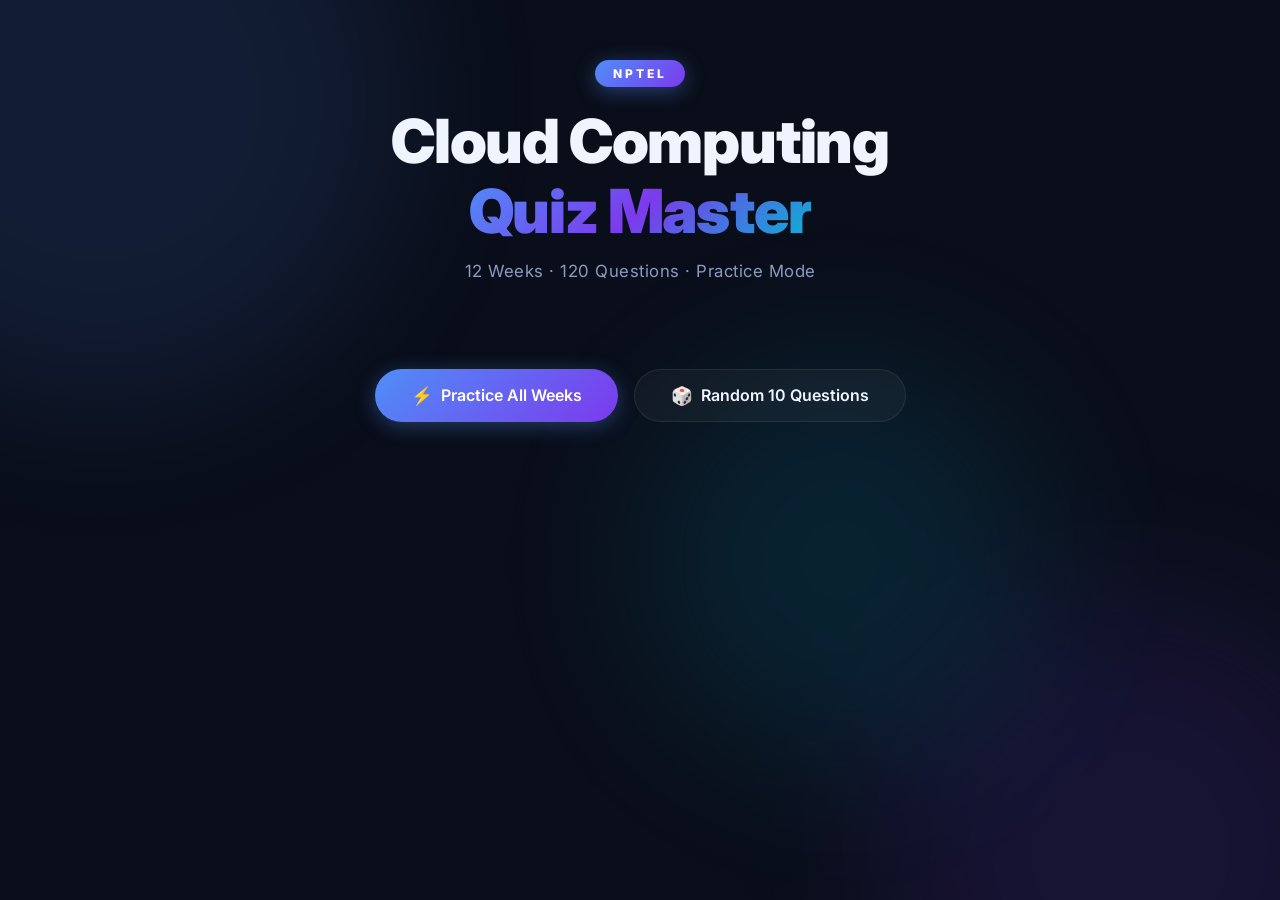
==== index.html @ 597e3e6c "Add files via upload" ====
<!DOCTYPE html>
<html lang="en">
<head>
  <meta charset="UTF-8" />
  <meta name="viewport" content="width=device-width, initial-scale=1.0" />
  <title>NPTEL Cloud Computing Quiz | All 12 Weeks</title>
  <meta name="description" content="Practice NPTEL Cloud Computing assignment questions for all 12 weeks. Test your knowledge with MCQ and MSQ questions." />
  <link rel="preconnect" href="https://fonts.googleapis.com" />
  <link rel="preconnect" href="https://fonts.gstatic.com" crossorigin />
  <link href="https://fonts.googleapis.com/css2?family=Inter:wght@300;400;500;600;700;800;900&family=JetBrains+Mono:wght@400;600&display=swap" rel="stylesheet" />
  <link rel="stylesheet" href="style.css" />
</head>
<body>
  <!-- Animated Background -->
  <div class="bg-animated">
    <div class="bg-orb orb-1"></div>
    <div class="bg-orb orb-2"></div>
    <div class="bg-orb orb-3"></div>
  </div>

  <!-- Home Screen -->
  <div id="screen-home" class="screen active">
    <header class="home-header">
      <div class="logo-badge">NPTEL</div>
      <h1 class="home-title">Cloud Computing<br /><span class="gradient-text">Quiz Master</span></h1>
      <p class="home-subtitle">12 Weeks · 120 Questions · Practice Mode</p>
    </header>

    <div class="week-grid" id="week-grid">
      <!-- Week cards injected by JS -->
    </div>

    <div class="home-actions">
      <button class="btn btn-primary btn-large" id="btn-all-weeks" onclick="startQuiz('all')">
        <span class="btn-icon">⚡</span> Practice All Weeks
      </button>
      <button class="btn btn-outline btn-large" id="btn-random" onclick="startQuiz('random')">
        <span class="btn-icon">🎲</span> Random 10 Questions
      </button>
    </div>
  </div>

  <!-- Quiz Screen -->
  <div id="screen-quiz" class="screen">
    <div class="quiz-header">
      <button class="btn-back" onclick="goHome()" id="btn-back">← Home</button>
      <div class="quiz-meta">
        <span class="quiz-label" id="quiz-label">Week 1</span>
        <span class="quiz-progress-text" id="quiz-progress-text">1 / 10</span>
      </div>
      <div class="quiz-score-badge" id="quiz-score-badge">Score: 0</div>
    </div>

    <div class="progress-bar-wrap">
      <div class="progress-bar" id="progress-bar" style="width:0%"></div>
    </div>

    <div class="quiz-body" id="quiz-body">
      <div class="question-card" id="question-card">
        <div class="question-number" id="question-number">Q1</div>
        <p class="question-text" id="question-text">Loading...</p>
        <div class="options-list" id="options-list"></div>
        <div class="question-feedback" id="question-feedback" style="display:none"></div>
      </div>
    </div>

    <div class="quiz-footer">
      <button class="btn btn-primary" id="btn-next" onclick="nextQuestion()" style="display:none">Next Question →</button>
      <button class="btn btn-primary" id="btn-finish" onclick="showResults()" style="display:none">See Results 🏆</button>
    </div>
  </div>

  <!-- Results Screen -->
  <div id="screen-results" class="screen">
    <div class="results-container">
      <div class="results-icon" id="results-icon">🏆</div>
      <h2 class="results-title" id="results-title">Quiz Complete!</h2>
      <div class="score-ring-wrap">
        <svg class="score-ring" viewBox="0 0 120 120">
          <circle class="score-ring-bg" cx="60" cy="60" r="50"/>
          <circle class="score-ring-fill" id="score-ring-fill" cx="60" cy="60" r="50" stroke-dasharray="314" stroke-dashoffset="314"/>
        </svg>
        <div class="score-ring-text">
          <span class="score-big" id="score-big">0</span>
          <span class="score-total" id="score-total">/10</span>
        </div>
      </div>
      <p class="results-msg" id="results-msg">Great effort!</p>

      <div class="results-stats" id="results-stats"></div>

      <div class="review-section" id="review-section"></div>

      <div class="results-actions">
        <button class="btn btn-primary btn-large" onclick="retryQuiz()">🔄 Retry Quiz</button>
        <button class="btn btn-outline btn-large" onclick="goHome()">🏠 Home</button>
      </div>
    </div>
  </div>

  <script src="questions.js"></script>
  <script src="app.js"></script>
</body>
</html>
---- style.css ----
/* ===== BASE RESET & TOKENS ===== */
*, *::before, *::after { box-sizing: border-box; margin: 0; padding: 0; }

:root {
  --bg: #0a0e1a;
  --bg2: #0f1628;
  --surface: rgba(255,255,255,0.04);
  --surface-hover: rgba(255,255,255,0.08);
  --border: rgba(255,255,255,0.08);
  --border-bright: rgba(99,179,237,0.35);
  --text-primary: #f0f4ff;
  --text-secondary: #8a9bc0;
  --text-muted: #4a5a7a;
  --accent: #4f8ef7;
  --accent2: #7c3aed;
  --accent3: #06b6d4;
  --success: #10b981;
  --error: #ef4444;
  --warning: #f59e0b;
  --radius: 16px;
  --radius-sm: 10px;
  --shadow: 0 8px 32px rgba(0,0,0,0.4);
  --glow: 0 0 30px rgba(79,142,247,0.2);
}

html { font-size: 16px; }
body {
  font-family: 'Inter', sans-serif;
  background: var(--bg);
  color: var(--text-primary);
  min-height: 100vh;
  overflow-x: hidden;
  position: relative;
}

/* ===== ANIMATED BACKGROUND ===== */
.bg-animated {
  position: fixed; inset: 0;
  pointer-events: none; z-index: 0;
  overflow: hidden;
}
.bg-orb {
  position: absolute;
  border-radius: 50%;
  filter: blur(80px);
  opacity: 0.12;
  animation: orb-float 12s ease-in-out infinite;
}
.orb-1 { width: 600px; height: 600px; background: #4f8ef7; top: -200px; left: -200px; animation-delay: 0s; }
.orb-2 { width: 500px; height: 500px; background: #7c3aed; bottom: -200px; right: -100px; animation-delay: -4s; }
.orb-3 { width: 400px; height: 400px; background: #06b6d4; top: 40%; left: 50%; animation-delay: -8s; }

@keyframes orb-float {
  0%, 100% { transform: translateY(0) scale(1); }
  50% { transform: translateY(-40px) scale(1.05); }
}

/* ===== SCREENS ===== */
.screen {
  display: none; position: relative; z-index: 1;
  min-height: 100vh;
  animation: fadeIn 0.4s ease;
}
.screen.active { display: block; }

@keyframes fadeIn { from { opacity: 0; transform: translateY(20px); } to { opacity: 1; transform: translateY(0); } }

/* ===== HOME SCREEN ===== */
#screen-home { padding: 40px 20px 60px; max-width: 1100px; margin: 0 auto; }

.home-header {
  text-align: center;
  margin-bottom: 48px;
  padding-top: 20px;
}

.logo-badge {
  display: inline-block;
  background: linear-gradient(135deg, var(--accent), var(--accent2));
  color: #fff;
  font-size: 12px;
  font-weight: 800;
  letter-spacing: 3px;
  padding: 6px 18px;
  border-radius: 100px;
  margin-bottom: 20px;
  text-transform: uppercase;
  box-shadow: 0 4px 20px rgba(79,142,247,0.4);
}

.home-title {
  font-size: clamp(2.2rem, 6vw, 3.8rem);
  font-weight: 900;
  line-height: 1.15;
  letter-spacing: -0.02em;
  margin-bottom: 14px;
}

.gradient-text {
  background: linear-gradient(135deg, #4f8ef7, #7c3aed, #06b6d4);
  -webkit-background-clip: text;
  -webkit-text-fill-color: transparent;
  background-clip: text;
}

.home-subtitle {
  font-size: 1.05rem;
  color: var(--text-secondary);
  font-weight: 400;
  letter-spacing: 0.5px;
}

/* ===== WEEK GRID ===== */
.week-grid {
  display: grid;
  grid-template-columns: repeat(auto-fill, minmax(200px, 1fr));
  gap: 16px;
  margin-bottom: 40px;
}

.week-card {
  background: var(--surface);
  border: 1px solid var(--border);
  border-radius: var(--radius);
  padding: 22px 18px;
  cursor: pointer;
  transition: all 0.25s cubic-bezier(0.4,0,0.2,1);
  position: relative;
  overflow: hidden;
  text-align: left;
}

.week-card::before {
  content: '';
  position: absolute; inset: 0;
  background: linear-gradient(135deg, rgba(79,142,247,0.08), rgba(124,58,237,0.08));
  opacity: 0;
  transition: opacity 0.25s;
}

.week-card:hover {
  transform: translateY(-4px);
  border-color: var(--border-bright);
  box-shadow: var(--shadow), var(--glow);
}
.week-card:hover::before { opacity: 1; }

.week-card-num {
  font-family: 'JetBrains Mono', monospace;
  font-size: 0.75rem;
  font-weight: 600;
  color: var(--accent);
  letter-spacing: 1px;
  text-transform: uppercase;
  margin-bottom: 8px;
}

.week-card-title {
  font-size: 1.05rem;
  font-weight: 700;
  color: var(--text-primary);
  margin-bottom: 4px;
}

.week-card-count {
  font-size: 0.8rem;
  color: var(--text-muted);
}

.week-card-score {
  position: absolute;
  top: 14px; right: 14px;
  width: 36px; height: 36px;
  border-radius: 50%;
  display: flex; align-items: center; justify-content: center;
  font-size: 0.7rem;
  font-weight: 700;
  border: 2px solid var(--border);
}

.week-card-score.done {
  background: linear-gradient(135deg, var(--success), #059669);
  border-color: var(--success);
  color: #fff;
}

.week-card-accent-bar {
  position: absolute;
  left: 0; top: 0; bottom: 0;
  width: 3px;
  background: linear-gradient(to bottom, var(--accent), var(--accent2));
  border-radius: 3px 0 0 3px;
}

/* ===== HOME ACTIONS ===== */
.home-actions {
  display: flex;
  gap: 16px;
  justify-content: center;
  flex-wrap: wrap;
}

/* ===== BUTTONS ===== */
.btn {
  display: inline-flex;
  align-items: center;
  gap: 8px;
  padding: 12px 26px;
  border-radius: 100px;
  border: none;
  font-family: 'Inter', sans-serif;
  font-size: 0.95rem;
  font-weight: 600;
  cursor: pointer;
  transition: all 0.2s;
  text-decoration: none;
  white-space: nowrap;
}

.btn-primary {
  background: linear-gradient(135deg, var(--accent), var(--accent2));
  color: #fff;
  box-shadow: 0 4px 20px rgba(79,142,247,0.35);
}
.btn-primary:hover {
  transform: translateY(-2px);
  box-shadow: 0 8px 28px rgba(79,142,247,0.5);
}
.btn-primary:active { transform: translateY(0); }

.btn-outline {
  background: var(--surface);
  color: var(--text-primary);
  border: 1px solid var(--border);
}
.btn-outline:hover {
  border-color: var(--accent);
  background: var(--surface-hover);
  transform: translateY(-2px);
}

.btn-large {
  padding: 15px 36px;
  font-size: 1rem;
  border-radius: 100px;
}

.btn-icon { font-size: 1.1em; }

/* ===== QUIZ HEADER ===== */
.quiz-header {
  position: sticky; top: 0;
  z-index: 100;
  display: flex;
  align-items: center;
  justify-content: space-between;
  padding: 16px 24px;
  background: rgba(10,14,26,0.85);
  backdrop-filter: blur(20px);
  border-bottom: 1px solid var(--border);
}

.btn-back {
  background: none;
  border: 1px solid var(--border);
  color: var(--text-secondary);
  font-family: 'Inter', sans-serif;
  font-size: 0.85rem;
  font-weight: 600;
  cursor: pointer;
  padding: 8px 16px;
  border-radius: 100px;
  transition: all 0.2s;
}
.btn-back:hover { border-color: var(--accent); color: var(--accent); }

.quiz-meta {
  display: flex;
  flex-direction: column;
  align-items: center;
  gap: 2px;
}

.quiz-label {
  font-size: 0.85rem;
  font-weight: 700;
  color: var(--accent);
  letter-spacing: 0.5px;
}

.quiz-progress-text {
  font-family: 'JetBrains Mono', monospace;
  font-size: 0.8rem;
  color: var(--text-muted);
}

.quiz-score-badge {
  font-weight: 700;
  font-size: 0.9rem;
  color: var(--text-primary);
  background: var(--surface);
  border: 1px solid var(--border);
  padding: 6px 16px;
  border-radius: 100px;
  transition: all 0.3s;
}

/* ===== PROGRESS BAR ===== */
.progress-bar-wrap {
  height: 3px;
  background: var(--border);
  position: relative;
  z-index: 99;
}
.progress-bar {
  height: 100%;
  background: linear-gradient(90deg, var(--accent), var(--accent2), var(--accent3));
  transition: width 0.4s cubic-bezier(0.4,0,0.2,1);
  border-radius: 2px;
}

/* ===== QUIZ BODY ===== */
.quiz-body {
  max-width: 780px;
  margin: 0 auto;
  padding: 40px 20px;
  min-height: calc(100vh - 180px);
  display: flex;
  align-items: flex-start;
}

.question-card {
  width: 100%;
  background: var(--surface);
  border: 1px solid var(--border);
  border-radius: 24px;
  padding: 36px;
  box-shadow: var(--shadow);
  animation: cardIn 0.35s cubic-bezier(0.4,0,0.2,1);
}

@keyframes cardIn {
  from { opacity: 0; transform: translateX(30px); }
  to { opacity: 1; transform: translateX(0); }
}

.question-number {
  font-family: 'JetBrains Mono', monospace;
  font-size: 0.8rem;
  font-weight: 600;
  color: var(--accent);
  letter-spacing: 2px;
  text-transform: uppercase;
  margin-bottom: 16px;
}

.question-text {
  font-size: 1.12rem;
  font-weight: 500;
  line-height: 1.7;
  color: var(--text-primary);
  margin-bottom: 28px;
}

/* ===== OPTIONS ===== */
.options-list {
  display: flex;
  flex-direction: column;
  gap: 12px;
}

.option-item {
  display: flex;
  align-items: flex-start;
  gap: 14px;
  padding: 16px 20px;
  border-radius: var(--radius-sm);
  border: 1.5px solid var(--border);
  background: rgba(255,255,255,0.02);
  cursor: pointer;
  transition: all 0.2s;
  text-align: left;
}

.option-item:hover:not(.disabled) {
  border-color: var(--accent);
  background: rgba(79,142,247,0.06);
  transform: translateX(4px);
}

.option-item.selected {
  border-color: var(--accent);
  background: rgba(79,142,247,0.1);
}

.option-item.correct {
  border-color: var(--success) !important;
  background: rgba(16,185,129,0.12) !important;
}

.option-item.wrong {
  border-color: var(--error) !important;
  background: rgba(239,68,68,0.1) !important;
}

.option-item.disabled { cursor: default; }

.option-key {
  flex-shrink: 0;
  width: 32px; height: 32px;
  border-radius: 8px;
  border: 1.5px solid var(--border);
  display: flex; align-items: center; justify-content: center;
  font-family: 'JetBrains Mono', monospace;
  font-size: 0.8rem;
  font-weight: 700;
  color: var(--text-secondary);
  transition: all 0.2s;
  flex-shrink: 0;
}

.option-item.selected .option-key {
  background: var(--accent);
  border-color: var(--accent);
  color: #fff;
}

.option-item.correct .option-key {
  background: var(--success);
  border-color: var(--success);
  color: #fff;
}

.option-item.wrong .option-key {
  background: var(--error);
  border-color: var(--error);
  color: #fff;
}

.option-text {
  font-size: 0.95rem;
  line-height: 1.6;
  color: var(--text-primary);
  padding-top: 2px;
}

.option-indicator {
  margin-left: auto;
  flex-shrink: 0;
  font-size: 1.1rem;
  padding-top: 2px;
}

/* ===== FEEDBACK ===== */
.question-feedback {
  margin-top: 20px;
  padding: 16px 20px;
  border-radius: var(--radius-sm);
  font-size: 0.9rem;
  line-height: 1.6;
  animation: fadeIn 0.3s ease;
}

.question-feedback.correct-fb {
  background: rgba(16,185,129,0.1);
  border: 1px solid rgba(16,185,129,0.3);
  color: #6ee7b7;
}

.question-feedback.wrong-fb {
  background: rgba(239,68,68,0.08);
  border: 1px solid rgba(239,68,68,0.25);
  color: #fca5a5;
}

.feedback-icon { font-size: 1.2rem; margin-right: 6px; }

/* ===== QUIZ FOOTER ===== */
.quiz-footer {
  position: sticky; bottom: 0;
  padding: 16px 24px;
  display: flex;
  justify-content: flex-end;
  background: rgba(10,14,26,0.85);
  backdrop-filter: blur(20px);
  border-top: 1px solid var(--border);
}

/* ===== RESULTS SCREEN ===== */
#screen-results {
  display: none;
  padding: 40px 20px 80px;
}
#screen-results.active { display: block; }

.results-container {
  max-width: 680px;
  margin: 0 auto;
  text-align: center;
}

.results-icon {
  font-size: 3.5rem;
  margin-bottom: 12px;
  animation: pop 0.5s cubic-bezier(0.34,1.56,0.64,1);
}

@keyframes pop {
  from { transform: scale(0); }
  to { transform: scale(1); }
}

.results-title {
  font-size: 2rem;
  font-weight: 800;
  margin-bottom: 32px;
  background: linear-gradient(135deg, var(--accent), var(--accent2));
  -webkit-background-clip: text;
  -webkit-text-fill-color: transparent;
  background-clip: text;
}

.score-ring-wrap {
  position: relative;
  width: 160px; height: 160px;
  margin: 0 auto 24px;
}

.score-ring {
  width: 100%; height: 100%;
  transform: rotate(-90deg);
}

.score-ring-bg {
  fill: none;
  stroke: var(--border);
  stroke-width: 8;
}

.score-ring-fill {
  fill: none;
  stroke: url(#gradient-ring);
  stroke-width: 8;
  stroke-linecap: round;
  transition: stroke-dashoffset 1s cubic-bezier(0.4,0,0.2,1);
}

.score-ring-text {
  position: absolute;
  inset: 0;
  display: flex;
  flex-direction: column;
  align-items: center;
  justify-content: center;
}

.score-big {
  font-size: 2.8rem;
  font-weight: 900;
  background: linear-gradient(135deg, var(--accent), var(--accent2));
  -webkit-background-clip: text;
  -webkit-text-fill-color: transparent;
  background-clip: text;
  line-height: 1;
}

.score-total {
  font-size: 0.9rem;
  color: var(--text-muted);
  font-weight: 600;
}

.results-msg {
  font-size: 1.1rem;
  color: var(--text-secondary);
  margin-bottom: 32px;
}

.results-stats {
  display: flex;
  gap: 16px;
  justify-content: center;
  flex-wrap: wrap;
  margin-bottom: 36px;
}

.stat-box {
  background: var(--surface);
  border: 1px solid var(--border);
  border-radius: var(--radius-sm);
  padding: 16px 24px;
  min-width: 120px;
}

.stat-val {
  font-size: 1.8rem;
  font-weight: 800;
  display: block;
  margin-bottom: 2px;
}

.stat-val.correct { color: var(--success); }
.stat-val.wrong { color: var(--error); }
.stat-val.pct { color: var(--accent); }

.stat-label {
  font-size: 0.75rem;
  color: var(--text-muted);
  font-weight: 600;
  text-transform: uppercase;
  letter-spacing: 1px;
}

/* ===== REVIEW SECTION ===== */
.review-section {
  text-align: left;
  margin-bottom: 36px;
}

.review-title {
  font-size: 1rem;
  font-weight: 700;
  color: var(--text-secondary);
  margin-bottom: 16px;
  text-align: center;
  text-transform: uppercase;
  letter-spacing: 1px;
}

.review-item {
  background: var(--surface);
  border: 1px solid var(--border);
  border-radius: var(--radius-sm);
  padding: 16px 20px;
  margin-bottom: 10px;
  border-left: 3px solid;
}

.review-item.correct { border-left-color: var(--success); }
.review-item.wrong { border-left-color: var(--error); }

.review-q {
  font-size: 0.875rem;
  line-height: 1.5;
  color: var(--text-secondary);
  margin-bottom: 8px;
}

.review-answer {
  font-size: 0.8rem;
  font-weight: 600;
}

.review-answer .your-ans { color: var(--error); }
.review-answer .correct-ans { color: var(--success); }
.review-answer .your-correct { color: var(--success); }

.results-actions {
  display: flex;
  gap: 16px;
  justify-content: center;
  flex-wrap: wrap;
}

/* ===== SVG GRADIENT ===== */
svg defs { position: absolute; }

/* ===== RESPONSIVE ===== */
@media (max-width: 600px) {
  .question-card { padding: 24px 18px; }
  .quiz-header { padding: 12px 16px; }
  .quiz-body { padding: 24px 14px; }
  .quiz-footer { padding: 12px 16px; }
  .home-actions { flex-direction: column; align-items: center; }
  .week-grid { grid-template-columns: repeat(auto-fill, minmax(160px, 1fr)); gap: 12px; }
  .results-stats { gap: 10px; }
  .stat-box { padding: 12px 16px; min-width: 100px; }
}

/* ===== SCROLLBAR ===== */
::-webkit-scrollbar { width: 6px; }
::-webkit-scrollbar-track { background: transparent; }
::-webkit-scrollbar-thumb { background: var(--border); border-radius: 3px; }
::-webkit-scrollbar-thumb:hover { background: var(--text-muted); }

/* ===== SELECTION ===== */
::selection { background: rgba(79,142,247,0.3); color: var(--text-primary); }
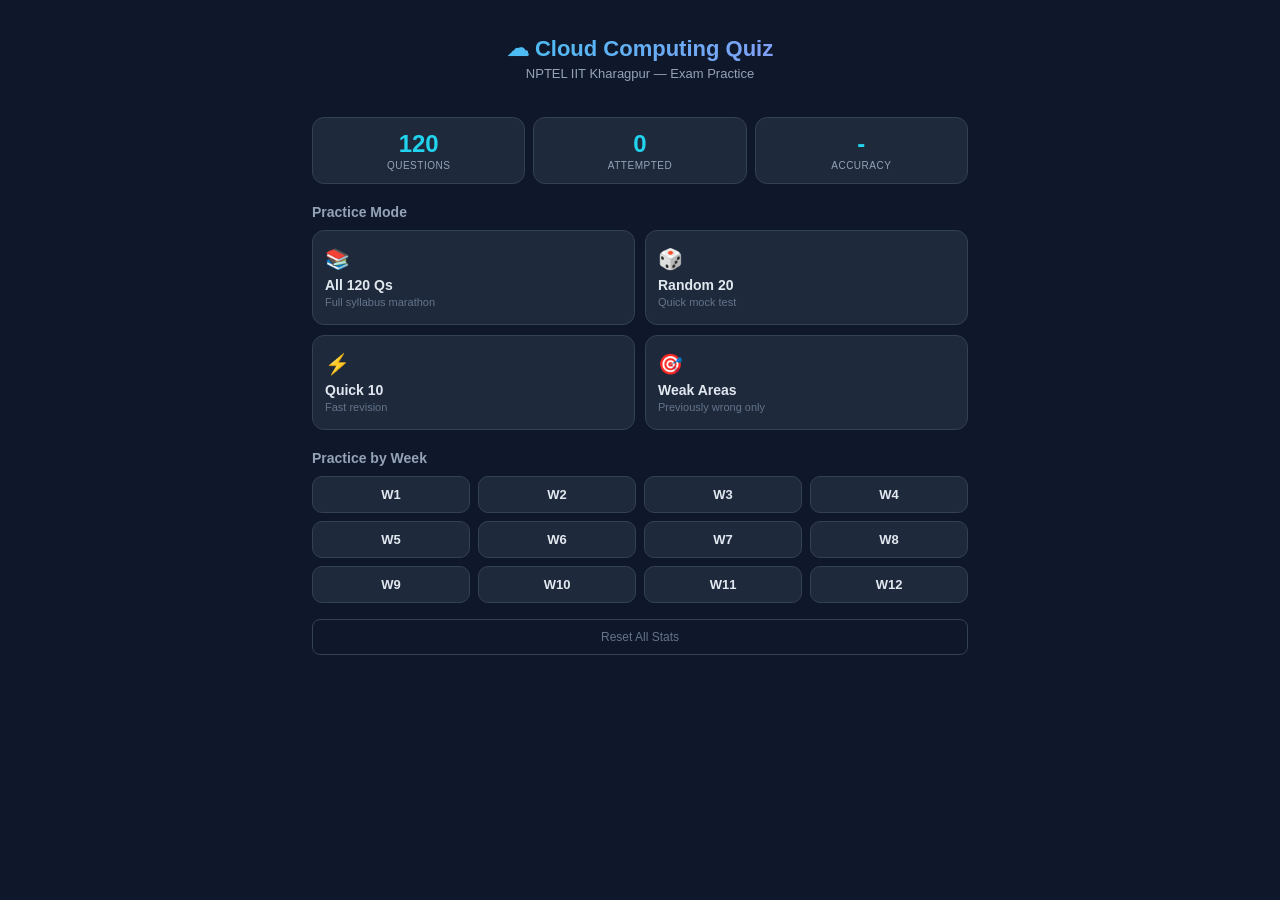
==== commit c5a82613: "Add files via upload" ====
--- a/index.html
+++ b/index.html
@@ -1,104 +1,633 @@
 <!DOCTYPE html>
 <html lang="en">
 <head>
-  <meta charset="UTF-8" />
-  <meta name="viewport" content="width=device-width, initial-scale=1.0" />
-  <title>NPTEL Cloud Computing Quiz | All 12 Weeks</title>
-  <meta name="description" content="Practice NPTEL Cloud Computing assignment questions for all 12 weeks. Test your knowledge with MCQ and MSQ questions." />
-  <link rel="preconnect" href="https://fonts.googleapis.com" />
-  <link rel="preconnect" href="https://fonts.gstatic.com" crossorigin />
-  <link href="https://fonts.googleapis.com/css2?family=Inter:wght@300;400;500;600;700;800;900&family=JetBrains+Mono:wght@400;600&display=swap" rel="stylesheet" />
-  <link rel="stylesheet" href="style.css" />
+  <meta charset="UTF-8">
+  <meta name="viewport" content="width=device-width, initial-scale=1.0, maximum-scale=1.0, user-scalable=no">
+  <title>NPTEL Cloud Computing Quiz</title>
+  <style>
+    /* ====== RESET & BASE ====== */
+    * { margin: 0; padding: 0; box-sizing: border-box; }
+    body {
+      font-family: -apple-system, BlinkMacSystemFont, 'Segoe UI', Roboto, sans-serif;
+      background: #0f172a;
+      color: #e2e8f0;
+      min-height: 100vh;
+      -webkit-tap-highlight-color: transparent;
+    }
+    .app { max-width: 680px; margin: 0 auto; padding: 12px; padding-bottom: 80px; }
+
+    /* ====== HEADER ====== */
+    .header { text-align: center; padding: 24px 12px 20px; }
+    .header h1 {
+      font-size: 22px; font-weight: 800;
+      background: linear-gradient(135deg, #22d3ee, #a78bfa);
+      -webkit-background-clip: text; -webkit-text-fill-color: transparent;
+      background-clip: text;
+    }
+    .header p { color: #94a3b8; font-size: 13px; margin-top: 4px; }
+
+    /* ====== STATS ====== */
+    .stats { display: flex; gap: 8px; margin: 16px 0; }
+    .stat-box {
+      flex: 1; background: #1e293b; border: 1px solid #334155;
+      border-radius: 12px; padding: 12px 8px; text-align: center;
+    }
+    .stat-box .num { font-size: 24px; font-weight: 800; color: #22d3ee; }
+    .stat-box .lbl { font-size: 10px; color: #94a3b8; text-transform: uppercase; letter-spacing: 0.5px; margin-top: 2px; }
+
+    /* ====== BUTTONS ====== */
+    .section-title { font-size: 14px; color: #94a3b8; margin: 20px 0 10px; font-weight: 600; }
+    .grid2 { display: grid; grid-template-columns: 1fr 1fr; gap: 10px; }
+    .grid4 { display: grid; grid-template-columns: repeat(4, 1fr); gap: 8px; }
+    .mbtn {
+      background: #1e293b; border: 1.5px solid #334155; border-radius: 12px;
+      padding: 16px 12px; color: #e2e8f0; font-size: 14px; font-weight: 700;
+      cursor: pointer; text-align: left; transition: all 0.15s;
+    }
+    .mbtn:hover { border-color: #22d3ee; background: #1a2332; }
+    .mbtn:active { transform: scale(0.97); }
+    .mbtn .ic { font-size: 20px; display: block; margin-bottom: 6px; }
+    .mbtn .ds { font-size: 11px; font-weight: 400; color: #64748b; display: block; margin-top: 3px; }
+    .wbtn {
+      background: #1e293b; border: 1.5px solid #334155; border-radius: 10px;
+      padding: 10px 4px; color: #e2e8f0; font-size: 13px; font-weight: 700;
+      cursor: pointer; text-align: center; transition: all 0.15s;
+    }
+    .wbtn:hover { border-color: #22d3ee; color: #22d3ee; }
+    .wbtn:active { transform: scale(0.95); }
+
+    /* ====== SCREENS ====== */
+    .screen { display: none; }
+    .screen.active { display: block; }
+
+    /* ====== PROGRESS ====== */
+    .pbar-wrap {
+      position: sticky; top: 0; z-index: 50;
+      background: #0f172a; padding: 10px 0 6px;
+    }
+    .pbar-bg { height: 4px; background: #334155; border-radius: 4px; overflow: hidden; }
+    .pbar-fill {
+      height: 100%; border-radius: 4px;
+      background: linear-gradient(90deg, #22d3ee, #a78bfa);
+      transition: width 0.3s ease;
+    }
+    .pbar-info { display: flex; justify-content: space-between; align-items: center; margin-top: 6px; }
+    .pbar-info span { font-size: 12px; color: #94a3b8; }
+    .exit-btn {
+      background: none; border: 1px solid #334155; color: #94a3b8;
+      padding: 4px 12px; border-radius: 6px; font-size: 12px; cursor: pointer;
+    }
+
+    /* ====== QUESTION CARD ====== */
+    .qcard {
+      background: #1e293b; border: 1px solid #334155; border-radius: 14px;
+      padding: 20px 16px; margin-bottom: 12px;
+      animation: slideUp 0.3s ease;
+    }
+    @keyframes slideUp {
+      from { opacity: 0; transform: translateY(12px); }
+      to { opacity: 1; transform: translateY(0); }
+    }
+    .qtag {
+      display: inline-block; font-size: 11px; font-weight: 700;
+      color: #22d3ee; background: rgba(34,211,238,0.1);
+      padding: 2px 10px; border-radius: 20px; margin-bottom: 10px;
+    }
+    .qtxt { font-size: 15px; line-height: 1.55; margin-bottom: 16px; font-weight: 500; }
+
+    /* ====== OPTIONS ====== */
+    .opts { display: flex; flex-direction: column; gap: 8px; }
+    .opt {
+      background: #0f172a; border: 1.5px solid #334155; border-radius: 10px;
+      padding: 12px 14px; color: #e2e8f0; font-size: 14px; line-height: 1.45;
+      cursor: pointer; transition: all 0.15s; text-align: left;
+      display: flex; align-items: flex-start; gap: 10px;
+    }
+    .opt:hover:not(.done) { border-color: #22d3ee; background: #1a2332; }
+    .opt:active:not(.done) { transform: scale(0.98); }
+    .opt .letter {
+      min-width: 26px; height: 26px; border-radius: 7px;
+      background: #334155; display: flex; align-items: center;
+      justify-content: center; font-size: 12px; font-weight: 800;
+      flex-shrink: 0; transition: all 0.15s;
+    }
+    .opt.right { border-color: #34d399; background: rgba(34,211,153,0.08); }
+    .opt.right .letter { background: #34d399; color: #0f172a; }
+    .opt.fail { border-color: #f87171; background: rgba(248,113,113,0.08); }
+    .opt.fail .letter { background: #f87171; color: #0f172a; }
+    .opt.done { cursor: default; opacity: 0.65; }
+    .opt.right.done { opacity: 1; }
+
+    /* ====== EXPLANATION ====== */
+    .expl {
+      margin-top: 14px; padding: 14px;
+      background: rgba(167,139,250,0.06);
+      border-left: 3px solid #a78bfa;
+      border-radius: 0 8px 8px 0;
+      font-size: 13px; line-height: 1.55; color: #94a3b8;
+      animation: slideUp 0.25s ease;
+    }
+    .expl b { color: #a78bfa; }
+
+    /* ====== NEXT BTN ====== */
+    .nxt-btn {
+      display: none; width: 100%; padding: 14px; margin-top: 14px;
+      background: linear-gradient(135deg, #22d3ee, #a78bfa);
+      border: none; border-radius: 12px; color: #0f172a;
+      font-size: 15px; font-weight: 700; cursor: pointer;
+    }
+    .nxt-btn:active { transform: scale(0.97); opacity: 0.9; }
+    .nxt-btn.show { display: block; }
+
+    /* ====== RESULTS ====== */
+    .rcard {
+      background: #1e293b; border: 1px solid #334155;
+      border-radius: 16px; padding: 30px 20px; text-align: center; margin: 20px 0;
+    }
+    .circle {
+      width: 120px; height: 120px; border-radius: 50%;
+      border: 4px solid #334155; display: flex; flex-direction: column;
+      align-items: center; justify-content: center; margin: 0 auto 16px;
+    }
+    .circle.g { border-color: #34d399; }
+    .circle.m { border-color: #fbbf24; }
+    .circle.b { border-color: #f87171; }
+    .circle .big { font-size: 32px; font-weight: 800; }
+    .circle .sm { font-size: 11px; color: #94a3b8; }
+    .rcard h2 { font-size: 18px; margin-bottom: 4px; }
+    .rcard p { color: #94a3b8; font-size: 14px; }
+    .rbtns { display: flex; gap: 10px; margin-top: 16px; }
+    .rbtns button {
+      flex: 1; padding: 12px; border-radius: 10px;
+      font-size: 14px; font-weight: 600; cursor: pointer;
+    }
+    .rbtns button:active { transform: scale(0.97); }
+    .rbtn1 { background: #1e293b; border: 1.5px solid #334155; color: #e2e8f0; }
+    .rbtn2 { background: linear-gradient(135deg,#22d3ee,#a78bfa); border: none; color: #0f172a; }
+    .rev { margin-top: 20px; }
+    .rev h3 { font-size: 14px; color: #f87171; margin-bottom: 10px; }
+    .rev-item {
+      background: #1e293b; border: 1px solid #334155;
+      border-radius: 10px; padding: 14px; margin-bottom: 8px; text-align: left;
+    }
+    .rev-item .rq { font-size: 13px; margin-bottom: 6px; line-height: 1.4; }
+    .rev-item .ry { font-size: 12px; color: #f87171; margin-bottom: 2px; }
+    .rev-item .rc { font-size: 12px; color: #34d399; }
+    .reset-btn {
+      background: none; border: 1px solid #334155; color: #64748b;
+      padding: 10px; border-radius: 8px; font-size: 12px;
+      width: 100%; margin-top: 16px; cursor: pointer;
+    }
+
+    /* ====== RESPONSIVE ====== */
+    @media (max-width: 420px) {
+      .grid2 { grid-template-columns: 1fr; }
+      .grid4 { grid-template-columns: repeat(3, 1fr); }
+      .qtxt { font-size: 14px; }
+    }
+  </style>
 </head>
 <body>
-  <!-- Animated Background -->
-  <div class="bg-animated">
-    <div class="bg-orb orb-1"></div>
-    <div class="bg-orb orb-2"></div>
-    <div class="bg-orb orb-3"></div>
+
+<div class="app">
+
+  <!-- ========== HOME SCREEN ========== -->
+  <div class="screen active" id="home">
+    <div class="header">
+      <h1>&#9729; Cloud Computing Quiz</h1>
+      <p>NPTEL IIT Kharagpur &mdash; Exam Practice</p>
+    </div>
+
+    <div class="stats">
+      <div class="stat-box"><div class="num">120</div><div class="lbl">Questions</div></div>
+      <div class="stat-box"><div class="num" id="sA">0</div><div class="lbl">Attempted</div></div>
+      <div class="stat-box"><div class="num" id="sP">-</div><div class="lbl">Accuracy</div></div>
+    </div>
+
+    <div class="section-title">Practice Mode</div>
+    <div class="grid2">
+      <button class="mbtn" onclick="go('all')"><span class="ic">&#128218;</span>All 120 Qs<span class="ds">Full syllabus marathon</span></button>
+      <button class="mbtn" onclick="go('r20')"><span class="ic">&#127922;</span>Random 20<span class="ds">Quick mock test</span></button>
+      <button class="mbtn" onclick="go('r10')"><span class="ic">&#9889;</span>Quick 10<span class="ds">Fast revision</span></button>
+      <button class="mbtn" onclick="go('weak')"><span class="ic">&#127919;</span>Weak Areas<span class="ds">Previously wrong only</span></button>
+    </div>
+
+    <div class="section-title">Practice by Week</div>
+    <div class="grid4" id="wg"></div>
+
+    <button class="reset-btn" onclick="resetStats()">Reset All Stats</button>
   </div>
 
-  <!-- Home Screen -->
-  <div id="screen-home" class="screen active">
-    <header class="home-header">
-      <div class="logo-badge">NPTEL</div>
-      <h1 class="home-title">Cloud Computing<br /><span class="gradient-text">Quiz Master</span></h1>
-      <p class="home-subtitle">12 Weeks · 120 Questions · Practice Mode</p>
-    </header>
-
-    <div class="week-grid" id="week-grid">
-      <!-- Week cards injected by JS -->
-    </div>
-
-    <div class="home-actions">
-      <button class="btn btn-primary btn-large" id="btn-all-weeks" onclick="startQuiz('all')">
-        <span class="btn-icon">⚡</span> Practice All Weeks
-      </button>
-      <button class="btn btn-outline btn-large" id="btn-random" onclick="startQuiz('random')">
-        <span class="btn-icon">🎲</span> Random 10 Questions
-      </button>
-    </div>
-  </div>
-
-  <!-- Quiz Screen -->
-  <div id="screen-quiz" class="screen">
-    <div class="quiz-header">
-      <button class="btn-back" onclick="goHome()" id="btn-back">← Home</button>
-      <div class="quiz-meta">
-        <span class="quiz-label" id="quiz-label">Week 1</span>
-        <span class="quiz-progress-text" id="quiz-progress-text">1 / 10</span>
-      </div>
-      <div class="quiz-score-badge" id="quiz-score-badge">Score: 0</div>
-    </div>
-
-    <div class="progress-bar-wrap">
-      <div class="progress-bar" id="progress-bar" style="width:0%"></div>
-    </div>
-
-    <div class="quiz-body" id="quiz-body">
-      <div class="question-card" id="question-card">
-        <div class="question-number" id="question-number">Q1</div>
-        <p class="question-text" id="question-text">Loading...</p>
-        <div class="options-list" id="options-list"></div>
-        <div class="question-feedback" id="question-feedback" style="display:none"></div>
+  <!-- ========== QUIZ SCREEN ========== -->
+  <div class="screen" id="quiz">
+    <div class="pbar-wrap">
+      <div class="pbar-bg"><div class="pbar-fill" id="pf"></div></div>
+      <div class="pbar-info">
+        <button class="exit-btn" onclick="exitQuiz()">&#8592; Exit</button>
+        <span id="pn">1/10</span>
+        <span id="ps">Score: 0</span>
       </div>
     </div>
-
-    <div class="quiz-footer">
-      <button class="btn btn-primary" id="btn-next" onclick="nextQuestion()" style="display:none">Next Question →</button>
-      <button class="btn btn-primary" id="btn-finish" onclick="showResults()" style="display:none">See Results 🏆</button>
+    <div id="qa"></div>
+    <button class="nxt-btn" id="nb" onclick="nxt()">Next Question &#8594;</button>
+  </div>
+
+  <!-- ========== RESULTS SCREEN ========== -->
+  <div class="screen" id="result">
+    <div class="rcard">
+      <div class="circle" id="rc"><div class="big" id="rf">0%</div><div class="sm">Score</div></div>
+      <h2 id="rt">Great!</h2>
+      <p id="rm">Keep going</p>
     </div>
+    <div class="rbtns">
+      <button class="rbtn1" onclick="goHome()">&#127968; Home</button>
+      <button class="rbtn2" onclick="retry()">&#128260; Retry</button>
+    </div>
+    <div class="rev" id="rv"></div>
   </div>
 
-  <!-- Results Screen -->
-  <div id="screen-results" class="screen">
-    <div class="results-container">
-      <div class="results-icon" id="results-icon">🏆</div>
-      <h2 class="results-title" id="results-title">Quiz Complete!</h2>
-      <div class="score-ring-wrap">
-        <svg class="score-ring" viewBox="0 0 120 120">
-          <circle class="score-ring-bg" cx="60" cy="60" r="50"/>
-          <circle class="score-ring-fill" id="score-ring-fill" cx="60" cy="60" r="50" stroke-dasharray="314" stroke-dashoffset="314"/>
-        </svg>
-        <div class="score-ring-text">
-          <span class="score-big" id="score-big">0</span>
-          <span class="score-total" id="score-total">/10</span>
-        </div>
-      </div>
-      <p class="results-msg" id="results-msg">Great effort!</p>
-
-      <div class="results-stats" id="results-stats"></div>
-
-      <div class="review-section" id="review-section"></div>
-
-      <div class="results-actions">
-        <button class="btn btn-primary btn-large" onclick="retryQuiz()">🔄 Retry Quiz</button>
-        <button class="btn btn-outline btn-large" onclick="goHome()">🏠 Home</button>
-      </div>
-    </div>
-  </div>
-
-  <script src="questions.js"></script>
-  <script src="app.js"></script>
+</div>
+
+<!-- ========== JAVASCRIPT ========== -->
+<script>
+// ============================================================
+// QUESTION DATABASE - 120 Questions (12 Weeks x 10)
+// ============================================================
+var DB = [
+// WEEK 1
+{w:1,q:"Which statement least aligns with NIST defined essential characteristics of cloud computing?",o:["On-demand self-service","Rapid elasticity","Guaranteed zero downtime for all services","Measured service"],a:2,e:"NIST lists on-demand self-service, resource pooling, rapid elasticity, measured service, broad network access. No absolute downtime guarantee."},
+{w:1,q:"Google Docs accessed via browser, user never manages servers/OS/runtime. Best classified as:",o:["PaaS","IaaS","SaaS","FaaS"],a:2,e:"Google Docs is a ready-made application accessed via browser. That is SaaS."},
+{w:1,q:"Which is a public cloud platform in typical commercial cloud computing?",o:["Windows Server with Hyper-V on-premise","Google Cloud Platform over public Internet","Private OpenStack in company data center","VMware vSphere for internal virtualization"],a:1,e:"Public cloud is operated by third-party provider, available over the public Internet."},
+{w:1,q:"About virtualization - which statement is MOST accurate?",o:["Each VM shares same OS kernel with host","Multiple VMs can run different OSs on same physical machine","Virtualization only possible in cloud","Virtualization prevents resource overcommitment"],a:1,e:"Hypervisors allow multiple VMs with different OSs on same hardware. Option A describes containers. Overcommitment is a feature."},
+{w:1,q:"Distributed systems preferred when task is: (i)Data-intensive (ii)Compute-intensive (iii)Latency-sensitive on single machine",o:["Only (i)","Only (ii)","(i) and (ii)","(i), (ii), and (iii)"],a:2,e:"Distributed systems excel for data and compute intensive tasks. Single-machine latency-sensitive tasks suffer from distribution overhead."},
+{w:1,q:"SOA + Cloud paradigm where any IT capability delivered as service is called:",o:["FTP","SNTP","XaaS","FaaS"],a:2,e:"XaaS = Anything/Everything as a Service. Umbrella term for diverse IT services via cloud."},
+{w:1,q:"PaaS correct statements: (i)Abstracts infrastructure (ii)Integrated services (iii)Always root VM access (iv)Rapid deployment",o:["(i),(ii),(iv) only","(ii),(iii) only","(i),(iii) only","All four"],a:0,e:"PaaS hides infrastructure, offers services, enables rapid development. Root VM access is IaaS, not PaaS."},
+{w:1,q:"Which distinguishes Type-1 bare-metal from Type-2 hypervisor?",o:["Type-1 runs on OS; Type-2 on hardware","Type-1 gives lower overhead - runs directly on hardware","Type-2 runs multiple OSs; Type-1 cannot","Type-1 only for desktop virtualization"],a:1,e:"Type-1 runs on bare metal with lower overhead. Type-2 runs on host OS."},
+{w:1,q:"Which is a valid PaaS example?",o:["Server you configure on rented VM","Managed database with auto backups and scaling","VM where you install own OS","Bare-metal server you manage"],a:1,e:"Managed DB with auto backups/scaling = PaaS. Provider handles infrastructure."},
+{w:1,q:"Interconnected stand-alone computers in close proximity, managed as single system:",o:["Grid","Cluster","Cloud","Node"],a:1,e:"Cluster = tightly-coupled computers nearby. Grid = loosely coupled, geographically distributed."},
+
+// WEEK 2
+{w:2,q:"Para-virtualization is best described as:",o:["Unmodified guest OS with full CPU trapping","Modified guest OS using hypervisor-aware interfaces","Hardware emulation in software","Containers sharing host kernel"],a:1,e:"Para-virtualization requires guest OS modification for hypervisor-friendly interfaces."},
+{w:2,q:"Community cloud - MOST accurate statement?",o:["Single organization exclusive use","Shared infrastructure, similar compliance needs","Public cloud with extra IAM roles","Always cheapest for startups"],a:1,e:"Community cloud shared among organizations with common regulatory concerns."},
+{w:2,q:"Outsourced private cloud considerations: (i)Network/SLAs (ii)Multi-tenancy risks (iii)Legal/compliance",o:["Only (i)","(i) and (ii)","(i) and (iii)","(i), (ii) and (iii)"],a:3,e:"All three must be considered: network, multi-tenancy, and legal/compliance issues."},
+{w:2,q:"Large XML files, memory-constrained, explicit control needed. Best parser?",o:["DOM (full tree in memory)","SAX (push-based, limited control)","StAX (pull-based, explicit control)","All equally good"],a:2,e:"StAX = pull-based, low memory, explicit control. Best for large XML in constrained environments."},
+{w:2,q:"Hypervisor 40% CPU but VMs report 15%. The 25% gap is:",o:["Binary translation being used","Context switching, memory mgmt, I/O emulation overhead","OS cant use hardware virtualization","Efficient overcommitment"],a:1,e:"Overhead from context switching, page tables/EPT, device emulation. Normal in virtualized environments."},
+{w:2,q:"Hypervisor vs VMM vs Cluster Manager:",o:["All synonymous","Hypervisor=VMM; VM Manager adds orchestration; Cluster Manager manages physical machines","Hypervisor=Type1; VMM=Type2","Different layers in stack"],a:1,e:"Hypervisor and VMM are same. VM Manager adds orchestration. Cluster Manager manages physical hosts."},
+{w:2,q:"Speed and flexibility are disadvantages of para-virtualization.",o:["True","False"],a:0,e:"Requires OS modification (less flexible). Performance depends on OS support (speed not universal)."},
+{w:2,q:"Registry/discovery mechanism for web services:",o:["SMS","HTTP","SMTP","UDDI"],a:3,e:"UDDI = Universal Description, Discovery, and Integration. Designed for web service discovery."},
+{w:2,q:"Web services solve: (i)Firewall passthrough (ii)Cross-platform interop (iii)Ultra-low-latency (iv)UDDI discovery",o:["(i) and (ii) only","(i),(ii),(iv) yes; (iii) no","(ii) only","All"],a:1,e:"Web services handle firewall, interop, discovery. But XML/SOAP overhead prevents ultra-low-latency."},
+{w:2,q:"SOA models relationships among:",o:["Provider + requestor only","Provider + broker only","Provider, requestor, broker/registry","Provider, requestor, hypervisor"],a:2,e:"SOA = three entities: service provider, requestor, and broker (registry)."},
+
+// WEEK 3
+{w:3,q:"Least likely in an operational cloud SLA:",o:["RTO","Exact encryption algorithm and key storage","MTTR","Penalty calculation for downtime"],a:1,e:"SLAs have service-level commitments. Encryption details belong in security documents."},
+{w:3,q:"Typically included in multilevel cloud SLA:",o:["Corporate/provider-wide obligations","Developer employment contracts","Unrelated third-party agreements","Hardware vendor warranties"],a:0,e:"Multilevel SLA includes corporate-wide, customer-specific, and service-specific levels."},
+{w:3,q:"Three-tier SLA (corporate 95%, customer 98%, service 99.9%). Legally bound to honor:",o:["Corporate (broadest)","Customer (middle)","Service-level (most specific)","Provider picks lowest"],a:2,e:"Service-level SLA is most granular and specific - legally binding."},
+{w:3,q:"Most common production cloud SLA metrics:",o:["Uptime % and MTTR","Developer salary and uptime","IP range and timezone","Commit frequency and bugs"],a:0,e:"Uptime and response/recovery metrics measure SLA compliance."},
+{w:3,q:"10,000 requests/hour, 99.5% success. Failed requests per hour:",o:["5","10","50","500"],a:2,e:"Failure = 0.5% of 10,000 = 50."},
+{w:3,q:"Parallel analytic DB vs single-node RDBMS distinguishing feature:",o:["SQL support","Multi-node parallel query with data partitioning","ACID support","Normalized schemas"],a:1,e:"Parallel analytic DBs distribute queries across nodes with data partitioning."},
+{w:3,q:"1M events/sec, sub-second latency needed. LEAST suitable:",o:["Kafka + Flink","Cloud Dataflow","S3 + batch Spark every 5 min","Event Hubs + Structured Streaming"],a:2,e:"Batch processing every 5 min = inherent latency. Cannot meet sub-second requirement."},
+{w:3,q:"Large video files parallel processing - best storage:",o:["Managed relational DB","Object storage + Hadoop/Spark connector","Single block volume","In-memory cache only"],a:1,e:"Object storage (S3/GCS) + Hadoop/Spark designed for large blobs and parallel processing."},
+{w:3,q:"MapReduce: 1.5TB mapper output, reducer runs out of disk. Fix:",o:["Rewrite mapper","Configure combiner to compress intermediate data locally","Increase reducers","Add more nodes"],a:1,e:"Combiner pre-aggregates data on mapper node before shuffle, reducing volume significantly."},
+{w:3,q:"OpenStack: 900 vCPUs, 4.5:1 overcommit. Total vCPUs:",o:["4100","4150","4050","4200"],a:2,e:"900 x 4.5 = 4050 vCPUs."},
+
+// WEEK 4
+{w:4,q:"Azure SQL compute tiers - which CORRECT?",o:["Business Critical uses remote storage","General Purpose syncs across regions","Hyperscale auto-scales storage beyond 100TB","All above"],a:2,e:"Business Critical = LOCAL SSD. General Purpose = async replication. Hyperscale = auto-scales beyond 100TB."},
+{w:4,q:"What limits max attachable disks on Azure VM?",o:["Subscription type","OS","VM size and SKU","Region"],a:2,e:"Disk limits enforced by VM size/SKU. Not OS or region."},
+{w:4,q:"Most secure passwordless auth for Linux VM beyond SSH keys?",o:["SSH key with permissions 600","Azure AD SSH via Bastion","Service Principal with secret","Certificate-based SSH"],a:1,e:"Azure AD SSH eliminates key management. Bastion removes internet-facing SSH ports."},
+{w:4,q:"Premium App Service additional capability beyond more slots?",o:["Faster swaps","Traffic warm-up before swap","Slots dont consume quota","Independent scaling per slot"],a:1,e:"Premium adds traffic warm-up. Staging slot fully loaded before swap."},
+{w:4,q:"Securely access secrets without exposing credentials in App Service?",o:["App Settings","Service Principal","Managed Identity + Key Vault","Storage Access Keys"],a:2,e:"Managed Identity + Key Vault = no secret handling needed."},
+{w:4,q:"Strong consistency + multi-row transactions + global sub-second latency. GCP DB:",o:["Firestore","Spanner","Bigtable","BigQuery"],a:1,e:"Cloud Spanner = globally distributed, strongly consistent, ACID, sub-second latency."},
+{w:4,q:"OpenStack service deciding VM placement on compute host:",o:["Neutron","Nova Scheduler","Nova Compute","Keystone"],a:1,e:"Nova Scheduler decides. Nova Compute runs the VM."},
+{w:4,q:"Event-driven container execution, no cluster management. GCP:",o:["Compute Engine","GKE Autopilot","App Engine Standard","Cloud Run"],a:3,e:"Cloud Run = serverless, container-native, fully abstracts Kubernetes."},
+{w:4,q:"Petabytes IoT time-series, high writes, ms reads, no joins. Storage:",o:["BigQuery","Cloud SQL","Bigtable","Firestore"],a:2,e:"Bigtable = massive-scale, low-latency key-value/time-series workloads."},
+{w:4,q:"Instances communicate but no auto IP. Cause:",o:["L3 agent failure","DHCP agent failure","Nova conductor failure","Glance metadata corruption"],a:1,e:"DHCP agent provides IP allocation. No DHCP = no auto IP."},
+
+// WEEK 5
+{w:5,q:"99% SLA, Y hrs/day, 20 days, 4hr downtime, SLA violated. Max Y?",o:["Y < 20","Y >= 20.2","Y = 24","Insufficient data"],a:0,e:"(1-4/20Y) < 0.99, solving: Y < 20."},
+{w:5,q:"Always true in multi-core cloud server:",o:["Power decreases with more cores","Power increases linearly","More active cores = higher instantaneous power","Energy per task always increases"],a:2,e:"More cores = higher instant power. Linearity and per-task efficiency vary."},
+{w:5,q:"Hybrid cloud most significant economic change:",o:["OpEx increases relative to CapEx","TCO always decreases","Fixed costs stable, variable increase","Revenue decreases"],a:0,e:"Hybrid shifts CapEx (hardware buy) to OpEx (cloud subscriptions)."},
+{w:5,q:"Best cost efficiency for unpredictable workloads:",o:["High availability","Elastic scalability","Geographic redundancy","Dedicated hardware"],a:1,e:"Elasticity scales with demand, preventing over-provisioning."},
+{w:5,q:"Multiple OSs on same physical server:",o:["Containerization","Virtualization","Load balancing","RAID"],a:1,e:"Virtualization uses hypervisor for multiple OS instances."},
+{w:5,q:"MOST improves MapReduce cloud performance:",o:["More reducers","More replication","Mappers on nodes storing data","Larger blocks only"],a:2,e:"Data locality minimizes network transfer during map phase."},
+{w:5,q:"Larger HDFS block size results in:",o:["More parallelism","Fewer mappers and reduced scheduling overhead","More shuffle traffic","Reduced fault tolerance"],a:1,e:"Larger blocks = fewer splits = fewer mappers = less scheduling overhead."},
+{w:5,q:"Containers vs VMs for high-density workload:",o:["Containers have stronger isolation","VMs have lower overhead","Containers: higher density, weaker isolation","Identical overhead"],a:2,e:"Containers share kernel = less overhead, more density, but weaker isolation than VMs."},
+{w:5,q:"8 servers 32VMs 50% CPU -> 5 servers 75% CPU. Result:",o:["Power down, SLA risk up","Power up, SLA better","Power down, SLA same","Insufficient data"],a:0,e:"Fewer servers = less idle power. Higher utilization = less spike headroom = SLA risk."},
+{w:5,q:"Avoid hotspots in cloud cluster:",o:["Energy-aware scheduling","VM migration / load balancing","More replication","Larger HDFS blocks"],a:1,e:"VM migration/load balancing distributes workloads evenly."},
+
+// WEEK 6
+{w:6,q:"Replay attack with captured auth token compromises:",o:["Confidentiality","Integrity","Availability","Authenticity"],a:3,e:"Token replay = impersonation = authenticity compromised."},
+{w:6,q:"Phishing gets user credentials. Affects:",o:["Confidentiality","Availability","Integrity","Authenticity"],a:0,e:"Credentials revealed to attacker = confidentiality lost."},
+{w:6,q:"Which is a passive attack?",o:["Modifying packets","Injecting forged packets","Traffic analysis of communication patterns","DoS attack"],a:2,e:"Traffic analysis observes without modifying = passive attack."},
+{w:6,q:"Slow HTTP POST flood exhausting connections:",o:["Disruption","Disclosure","Usurpation","Deception"],a:0,e:"Degrades/interrupts service = disruption (DoS)."},
+{w:6,q:"Exploits vulnerabilities, shows real impact, needs written authorization:",o:["Reconnaissance","Vulnerability scanning","Penetration testing","Post-attack investigation"],a:2,e:"Pen testing actively exploits. Requires explicit permission."},
+{w:6,q:"Non-repudiation for financial transaction:",o:["Strong password + HTTPS","Symmetric key encryption","Logging IP/timestamps","Digital signature with sender private key"],a:3,e:"Digital signature with private key = sender cant deny action."},
+{w:6,q:"I: Authorization verifies identity. II: Non-repudiation prevents denial of sending.",o:["I true, II false","I false, II true","Both true","Both false"],a:1,e:"Authentication (not authorization) verifies identity. Non-repudiation statement is true."},
+{w:6,q:"Upload code, provider manages OS/middleware/runtime. Model:",o:["SaaS","IaaS","PaaS","DaaS"],a:2,e:"PaaS = managed runtime and middleware for app deployment."},
+{w:6,q:"Law: citizen data stored/processed within country only. Risk category:",o:["Regulatory Compliance","Data Location","Disaster Recovery","Investigative Support"],a:1,e:"Where data physically resides = data location concern."},
+{w:6,q:"Vendor lock-in most associated with:",o:["Difficulty migrating data","Unauthorized disclosure","More audits","Privileged user misuse"],a:0,e:"Lock-in = hard to migrate due to proprietary formats/APIs."},
+
+// WEEK 7
+{w:7,q:"Mobile cloud gaming frame drops between WiFi/cellular. MCC challenge:",o:["Not enough games installed","High dependency on network conditions","Overprovisioned CPU","Cache removal"],a:1,e:"MCC relies on remote servers. Network variations cause performance issues."},
+{w:7,q:"Why deploy cloudlet in campus/stadium?",o:["Eliminate encryption","Low-latency compute for AR/VR real-time apps","Global data sovereignty","Replace centralized cloud"],a:1,e:"Cloudlets bring computation closer for low-latency real-time applications."},
+{w:7,q:"Offloading decision: LEAST useful parameter?",o:["Current bandwidth/RTT","Battery remaining","Number of installed apps","Estimated local CPU time"],a:2,e:"Installed app count irrelevant to energy-delay tradeoff decision."},
+{w:7,q:"University server cluster in cafeteria for AR on phones:",o:["Hyperscale cloud DC","Cloudlet near users","Personal hotspot","Satellite relay"],a:1,e:"Cloudlet = small-scale DC near mobile users for low-latency offloading."},
+{w:7,q:"Mobile banking via MCC - critical security concern:",o:["Screen size","Icon resolution","Phone colors","Data confidentiality during transmission"],a:3,e:"Financial data to cloud = confidentiality during transmission is critical."},
+{w:7,q:"Fog Computing advantage over Cloud:",o:["Better real-time app support","Higher centralization","Infinite storage","No network needed"],a:0,e:"Fog supports real-time apps by local processing, reducing delays."},
+{w:7,q:"5G + Edge/Fog for real-time healthcare because:",o:["5G = zero packet loss","5G replaces local hardware","Edge reduces decision latency, 5G offers low transport latency","Edge makes data public"],a:2,e:"Edge local processing + 5G low-latency transport = fast end-to-end."},
+{w:7,q:"Geospatial cloud: best optimization for satellite tile processing?",o:["Higher screen resolution","Single-threaded pipeline","Shorter filenames","Partition tiles into blocks, process in parallel"],a:3,e:"Spatial partitioning enables parallel/distributed processing."},
+{w:7,q:"Satellite/LiDAR to geospatial cloud - fundamental challenge:",o:["Extremely high computation and storage demands","No public interest","Cant run GIS on cloud","Must remove geospatial standards"],a:0,e:"Massive raster/vector datasets need HPC and large storage."},
+{w:7,q:"ECG alerts within hundreds of ms. Best approach:",o:["Batch analytics + manual downloads","Pure cloud over satellite","Fog/Edge + 5G low-latency wireless","Store offline, upload daily"],a:2,e:"Real-time needs edge/fog processing + low-latency communication."},
+
+// WEEK 8
+{w:8,q:"Docker: show all containers (running + stopped):",o:["docker ps","docker ps -a","docker container run","docker images"],a:1,e:"docker ps = running only. docker ps -a = all containers. docker images = images list."},
+{w:8,q:"TRUE about Docker volumes:",o:["Stored in container writable layer","Deleted when container stops","Persist independently of container","Only one container at a time"],a:2,e:"Volumes live outside container layer, persist after stop/remove."},
+{w:8,q:"Containers and VMs relationship:",o:["Container has own kernel","Multiple containers share OS kernel on a VM","Containers only on bare-metal","VMs inside containers"],a:1,e:"Containers share host kernel (which can be in a VM). Multiple containers on one VM."},
+{w:8,q:"NOT a Kubernetes responsibility:",o:["Auto-restart failed containers","Schedule across cluster","Hardware virtualization via hypervisor","Load balance traffic"],a:2,e:"Kubernetes = container orchestration. Hypervisors handle hardware virtualization."},
+{w:8,q:"Green Cloud energy reduction strategy:",o:["All servers on but underutilized","Random VM assignment","Consolidate VMs, power down idle machines","Oldest hardware first"],a:2,e:"Consolidation packs workloads, unused servers power down."},
+{w:8,q:"Biggest WSN-to-Sensor-Cloud integration challenge:",o:["Sensors cant support virtualization (limited resources)","Sensors have plenty of power","Sensor data is low-volume","Sensors run Kubernetes"],a:0,e:"Sensor nodes are resource-constrained, cant support virtualization."},
+{w:8,q:"Ultra-low-latency IoT - best architecture:",o:["Centralized cloud only","Edge/fog computing near devices","Buffer at cloud, batch respond","No local processing"],a:1,e:"Edge/fog reduces latency by processing near data source."},
+{w:8,q:"Why preprocess sensor data before storage?",o:["Reduce growing storage/processing costs","Data already compressed","Eliminate cloud need","More battery usage"],a:0,e:"Raw IoT data volume makes storing everything expensive."},
+{w:8,q:"S1: Virtual sensors from multiple physical sensors. S2: Sensor Cloud virtualization enables app sharing.",o:["S1 true, S2 false","S1 false, S2 true","Both true","Both false"],a:2,e:"Both true. Virtual sensors fuse data. Virtualization enables sharing."},
+{w:8,q:"Why cant autonomous vehicles rely only on centralized cloud?",o:["Too expensive","Network distance = unacceptable latency","No real-time support","Cant connect continuously"],a:1,e:"Distant DCs add network delay. Unacceptable for real-time control."},
+
+// WEEK 9
+{w:9,q:"Cloud vs fog computing:",o:["Cloud near devices, fog centralized","Cloud distributed, fog in cloud core","Cloud centralized, fog distributes closer to devices","Cloud=storage, fog=analytics"],a:2,e:"Cloud = centralized DCs. Fog extends processing closer via intermediate nodes."},
+{w:9,q:"Autonomous vehicle obstacle detection should rely on:",o:["Cloud","Fog","Edge","Data warehouse"],a:2,e:"Ultra-low latency needed. Onboard edge processing."},
+{w:9,q:"Proximity to devices (closest to farthest):",o:["Cloud-Fog-Edge","Edge-Fog-Cloud","Fog-Edge-Cloud","Edge-Cloud-Fog"],a:1,e:"Edge (at device) then Fog (intermediate) then Cloud (distant)."},
+{w:9,q:"Prevent overload on fog nodes:",o:["More storage one node","Static allocation","Load balancing across fog nodes","Send all to cloud"],a:2,e:"Load balancing distributes tasks, avoids congestion."},
+{w:9,q:"Task offloading in fog-edge-cloud:",o:["Cloud processes first","Edge bypasses fog to cloud","Time-critical at edge/fog, heavy tolerant to cloud","Fog only stores"],a:2,e:"Latency-sensitive to edge/fog. Compute-heavy tolerant to cloud."},
+{w:9,q:"Strongest factor for edge vs cloud execution:",o:["Archival needs","Latency sensitivity","Storage capacity","Dataset size"],a:1,e:"Edge chosen for delay-sensitive applications."},
+{w:9,q:"Cloud to fog computation optimizes:",o:["Disk storage","Network latency","Encryption","DB consistency"],a:1,e:"Fog is closer geographically = less communication delay."},
+{w:9,q:"Cloud federation trust requires:",o:["Uniform hardware","Pricing only","Federated identity + secure SLA enforcement","Centralized ownership"],a:2,e:"Trust needs identity federation, auth, and SLA enforcement."},
+{w:9,q:"Cloud federation interoperability via:",o:["Proprietary APIs","Closed policies","Standardized interfaces (REST, OCCI, CIMI)","One CSP controls"],a:2,e:"Standardized APIs and open protocols enable interoperability."},
+{w:9,q:"Hybrid cloud migration justified when:",o:["All identical requirements","Private underutilized","Sensitive private, burst needs public","Interop restricted"],a:2,e:"Sensitive stays private + burst to public = hybrid purpose."},
+
+// WEEK 10
+{w:10,q:"Critical issue for live VM migration across geo-distributed DCs:",o:["Uniform CPU clock","High network latency and bandwidth variability","Local storage at source","More VM snapshots"],a:1,e:"WAN latency and bandwidth fluctuation dominate migration challenges."},
+{w:10,q:"Highest network bandwidth migration technique:",o:["Cold","Pre-copy","Post-copy","Offline transfer"],a:1,e:"Pre-copy retransmits dirty pages multiple times. Most bandwidth-hungry."},
+{w:10,q:"Most increases energy during fog live migration:",o:["Small VM memory","Short distance","Frequent dirty page retransmission","Low source CPU"],a:2,e:"Dirty page retransmission increases network, CPU, duration, and energy."},
+{w:10,q:"Kubernetes primary role:",o:["Build images","Container runtime","Orchestrate, schedule, scale containers across clusters","Replace VMs"],a:2,e:"K8s = container orchestration: deploy, schedule, scale, self-heal, load balance."},
+{w:10,q:"Docker component handling Dockerfile build:",o:["Docker Hub","Docker CLI","Docker Daemon","Docker Registry"],a:2,e:"Docker Daemon processes Dockerfile instructions, builds layers and image."},
+{w:10,q:"Docker container isolation feature:",o:["Hypervisor","Linux namespaces and cgroups","VM snapshots","Docker Swarm"],a:1,e:"Namespaces = process isolation. Cgroups = resource limits (CPU, memory)."},
+{w:10,q:"S1: Volumes persist after container delete. S2: Writable layer survives removal.",o:["Only S1 true","Only S2 true","Both true","Both false"],a:0,e:"Volumes persist. Writable layer deleted with container."},
+{w:10,q:"Docker _____ creates and manages containers on host:",o:["Docker Hub","Docker Engine","Kubernetes","Dockerfile"],a:1,e:"Docker Engine = core runtime for containers."},
+{w:10,q:"64GB VM, 8MB/sec channel. Non-live migration time and downtime:",o:["1 hr, 1 hr","2 hrs, 2 hrs","2.5 hrs, 2.5 hrs","3 hrs, 3 hrs"],a:1,e:"(64*1024)/8 = 8192 sec ~ 2.27 hrs ~ 2 hrs. Non-live: downtime = migration time."},
+{w:10,q:"Containers require full guest OS to run:",o:["True","False"],a:1,e:"Containers share host OS kernel. No full guest OS needed."},
+
+// WEEK 11
+{w:11,q:"Dew vs Edge computing distinction:",o:["Both need continuous internet","Dew operates fully offline, syncs later","Edge=storage only, Dew=compute","Dew replaces cloud"],a:1,e:"Dew computing works offline autonomously, synchronizes with cloud later."},
+{w:11,q:"Best Dew computing scenario:",o:["Real-time stock trading","Remote rural education, unstable internet","HPC weather modeling","Centralized banking"],a:1,e:"Dew suits intermittent connectivity. Work locally, sync when online."},
+{w:11,q:"Dew conflict resolution after offline operation handled by:",o:["Sensor layer","Dew device","Cloud sync service","Network routing"],a:2,e:"Cloud layer handles conflict resolution during synchronization."},
+{w:11,q:"Main Dew computing trade-off:",o:["Latency vs virtualization","Local autonomy vs data consistency complexity","Scalability vs storage","Security vs no offline"],a:1,e:"Offline independence = autonomy but creates data consistency challenges."},
+{w:11,q:"Serverless performance issue:",o:["Hypervisor overhead","Cold start latency","Disk fragmentation","Driver conflicts"],a:1,e:"Cold start = delay initializing new runtime container after idle."},
+{w:11,q:"Why serverless functions are stateless:",o:["Less electricity","Unlimited storage","Auto scaling and parallel execution without conflicts","Avoid APIs"],a:2,e:"Stateless = independent invocations = horizontal scaling + parallel execution."},
+{w:11,q:"FaaS limitation for long-running simulations:",o:["No GPU","Execution time limits enforced by providers","No internet","Cant process streams"],a:1,e:"FaaS platforms enforce max execution time limits (minutes)."},
+{w:11,q:"File system storage unreliable in FaaS because:",o:["Encrypted","Functions on different hosts, storage ephemeral","Too slow","Disk disabled"],a:1,e:"FaaS instances ephemeral, different machines each time. No persistent local storage."},
+{w:11,q:"AWS Lambda hard execution limit:",o:["Indefinite","15 minutes maximum","1 hour","No upper bound"],a:1,e:"Lambda max = 900 seconds = 15 minutes per invocation."},
+{w:11,q:"Amazon Redshift provided by:",o:["Google","Microsoft","AWS","Oracle"],a:2,e:"Redshift = AWS managed data warehouse service."},
+
+// WEEK 12
+{w:12,q:"MCC helps by: (1)Storage (2)Analytics (3)Remove wireless delays completely (4)Scalable resources",o:["1,2,4 only","1,3 only","2,3 only","All"],a:0,e:"MCC extends storage, computation, scalability. Does NOT completely remove wireless delays."},
+{w:12,q:"Spatial Cloud Computing handles:",o:["Text logs","Financial transactions","Geospatial data (coordinates, maps, imagery)","Emails"],a:2,e:"Spatial cloud = GIS layers, GPS, remote sensing, spatial databases."},
+{w:12,q:"Domain benefiting most from Spatial Cloud:",o:["Gaming leaderboards","Weather forecasting and disaster management","Social messaging","Document editing"],a:1,e:"Spatial cloud supports geospatial analytics for weather, disasters, smart cities."},
+{w:12,q:"CPS real-time sensor-actuator feedback essential for:",o:["Archiving","Closed-loop control","Static analysis","Batch processing"],a:1,e:"CPS = sensing + computation + actuation = closed-loop control."},
+{w:12,q:"Moving object trace in geographic space, chronologically ordered points:",o:["Time series","Road map","Spatial trajectory","Spatial crowdsourcing"],a:2,e:"Spatial trajectory = path as time-ordered spatial coordinates."},
+{w:12,q:"Wearables collect, gateways preprocess, cloud analyzes long-term. Paradigm:",o:["Edge only","IoT no cloud","Cloud-Fog-Edge IoHT architecture","Cloud only"],a:2,e:"Distributed across edge/fog/cloud = multi-layer IoHT architecture."},
+{w:12,q:"V2V primary objective:",o:["Internet access","Safety info exchange (speed, position, braking)","Infotainment","Upload to cloud"],a:1,e:"V2V = direct vehicle safety messaging to prevent collisions."},
+{w:12,q:"Low-latency V2X safety messaging technology:",o:["Bluetooth","WiFi 802.11n","DSRC / IEEE 802.11p","NFC"],a:2,e:"DSRC (802.11p) designed for vehicular low-latency, high-mobility."},
+{w:12,q:"Real-time urban mobility analytics benefit:",o:["Eliminate traffic laws","Dynamic traffic signal optimization","Reduce manufacturing costs","Prevent all accidents"],a:1,e:"Real-time data adapts signals dynamically, reducing congestion."},
+{w:12,q:"5G eMBB advantage over 4G LTE:",o:["Lower latency for control","High data rates and bandwidth efficiency","Infinite coverage","No base stations"],a:1,e:"eMBB = higher throughput, better bandwidth, more uniform rates."}
+];
+
+// ============================================================
+// APP STATE
+// ============================================================
+var cq = [];
+var ci = 0;
+var sc = 0;
+var wr = [];
+var lm = "all";
+var lw = 0;
+var st = {a:0,c:0,wi:[]};
+
+// Load saved stats
+try {
+  var saved = localStorage.getItem("ccq");
+  if (saved) { st = JSON.parse(saved); }
+} catch(e) {}
+
+// ============================================================
+// FUNCTIONS
+// ============================================================
+
+function saveSt() {
+  try { localStorage.setItem("ccq", JSON.stringify(st)); } catch(e) {}
+}
+
+function updHome() {
+  document.getElementById("sA").textContent = st.a;
+  document.getElementById("sP").textContent = st.a > 0 ? Math.round(st.c / st.a * 100) + "%" : "-";
+}
+
+function buildWG() {
+  var g = document.getElementById("wg");
+  var h = "";
+  for (var i = 1; i <= 12; i++) {
+    h += '<button class="wbtn" onclick="go(\'w\','+i+')">W' + i + '</button>';
+  }
+  g.innerHTML = h;
+}
+
+function shuf(arr) {
+  var a = arr.slice();
+  for (var i = a.length - 1; i > 0; i--) {
+    var j = Math.floor(Math.random() * (i + 1));
+    var t = a[i]; a[i] = a[j]; a[j] = t;
+  }
+  return a;
+}
+
+function showScreen(id) {
+  var screens = document.querySelectorAll(".screen");
+  for (var i = 0; i < screens.length; i++) {
+    screens[i].classList.remove("active");
+  }
+  document.getElementById(id).classList.add("active");
+}
+
+function go(mode, wn) {
+  lm = mode;
+  lw = wn || 0;
+  ci = 0;
+  sc = 0;
+  wr = [];
+
+  if (mode === "all") {
+    cq = shuf(DB);
+  } else if (mode === "r20") {
+    cq = shuf(DB).slice(0, 20);
+  } else if (mode === "r10") {
+    cq = shuf(DB).slice(0, 10);
+  } else if (mode === "weak") {
+    var wqs = [];
+    for (var i = 0; i < DB.length; i++) {
+      if (st.wi.indexOf(i) !== -1) { wqs.push(DB[i]); }
+    }
+    if (wqs.length === 0) {
+      alert("No wrong answers yet! Try other modes first.");
+      return;
+    }
+    cq = shuf(wqs).slice(0, Math.min(20, wqs.length));
+  } else if (mode === "w") {
+    var wqs2 = [];
+    for (var i = 0; i < DB.length; i++) {
+      if (DB[i].w === wn) { wqs2.push(DB[i]); }
+    }
+    cq = shuf(wqs2);
+  }
+
+  showScreen("quiz");
+  render();
+}
+
+function render() {
+  var q = cq[ci];
+  var tot = cq.length;
+  var pct = Math.round((ci / tot) * 100);
+
+  document.getElementById("pf").style.width = pct + "%";
+  document.getElementById("pn").textContent = (ci + 1) + " / " + tot;
+  document.getElementById("ps").textContent = "Score: " + sc;
+  document.getElementById("nb").className = "nxt-btn";
+
+  var letters = ["A", "B", "C", "D"];
+  var oh = "";
+  for (var i = 0; i < q.o.length; i++) {
+    oh += '<button class="opt" onclick="pick(this,' + i + ',' + q.a + ')">';
+    oh += '<span class="letter">' + letters[i] + '</span>';
+    oh += '<span>' + q.o[i] + '</span>';
+    oh += '</button>';
+  }
+
+  document.getElementById("qa").innerHTML =
+    '<div class="qcard">' +
+    '<span class="qtag">Week ' + q.w + '</span>' +
+    '<div class="qtxt">' + q.q + '</div>' +
+    '<div class="opts">' + oh + '</div>' +
+    '<div id="ex"></div>' +
+    '</div>';
+
+  window.scrollTo(0, 0);
+}
+
+function pick(btn, sel, cor) {
+  var opts = document.querySelectorAll(".opt");
+  for (var i = 0; i < opts.length; i++) {
+    opts[i].classList.add("done");
+    opts[i].onclick = null;
+  }
+
+  var q = cq[ci];
+  var qi = -1;
+  for (var i = 0; i < DB.length; i++) {
+    if (DB[i] === q) { qi = i; break; }
+  }
+
+  if (sel === cor) {
+    btn.classList.add("right");
+    sc++;
+    st.c++;
+    var idx = st.wi.indexOf(qi);
+    if (idx !== -1) { st.wi.splice(idx, 1); }
+  } else {
+    btn.classList.add("fail");
+    opts[cor].classList.add("right");
+    wr.push({ q: q.q, y: q.o[sel], c: q.o[cor] });
+    if (st.wi.indexOf(qi) === -1) { st.wi.push(qi); }
+  }
+
+  st.a++;
+  saveSt();
+
+  document.getElementById("ex").innerHTML =
+    '<div class="expl"><b>Explanation:</b> ' + q.e + '</div>';
+
+  document.getElementById("nb").className = "nxt-btn show";
+}
+
+function nxt() {
+  ci++;
+  if (ci >= cq.length) {
+    showResults();
+  } else {
+    render();
+  }
+}
+
+function showResults() {
+  showScreen("result");
+
+  var pct = Math.round(sc / cq.length * 100);
+  var cl = pct >= 80 ? "g" : pct >= 50 ? "m" : "b";
+
+  document.getElementById("rc").className = "circle " + cl;
+  document.getElementById("rf").textContent = pct + "%";
+
+  var title, msg;
+  if (pct >= 90) { title = "Outstanding!"; msg = "You are exam ready!"; }
+  else if (pct >= 70) { title = "Good Job!"; msg = "A bit more practice!"; }
+  else if (pct >= 50) { title = "Keep Going!"; msg = "Review weak areas below."; }
+  else { title = "Don't Give Up!"; msg = "Focus on explanations and retry."; }
+
+  document.getElementById("rt").textContent = title;
+  document.getElementById("rm").textContent = sc + "/" + cq.length + " correct. " + msg;
+
+  var rh = "";
+  if (wr.length > 0) {
+    rh = '<h3>Wrong Answers (' + wr.length + ')</h3>';
+    for (var i = 0; i < wr.length; i++) {
+      rh += '<div class="rev-item">';
+      rh += '<div class="rq">' + wr[i].q + '</div>';
+      rh += '<div class="ry">Your: ' + wr[i].y + '</div>';
+      rh += '<div class="rc">Correct: ' + wr[i].c + '</div>';
+      rh += '</div>';
+    }
+  }
+  document.getElementById("rv").innerHTML = rh;
+  updHome();
+  window.scrollTo(0, 0);
+}
+
+function retry() {
+  if (lm === "w") { go("w", lw); }
+  else { go(lm); }
+}
+
+function goHome() {
+  showScreen("home");
+  updHome();
+}
+
+function exitQuiz() {
+  if (confirm("Exit quiz? Progress will be lost.")) {
+    goHome();
+  }
+}
+
+function resetStats() {
+  if (confirm("Reset all stats? This cannot be undone.")) {
+    st = {a:0, c:0, wi:[]};
+    saveSt();
+    updHome();
+  }
+}
+
+// ============================================================
+// INIT
+// ============================================================
+buildWG();
+updHome();
+</script>
+
 </body>
 </html>
